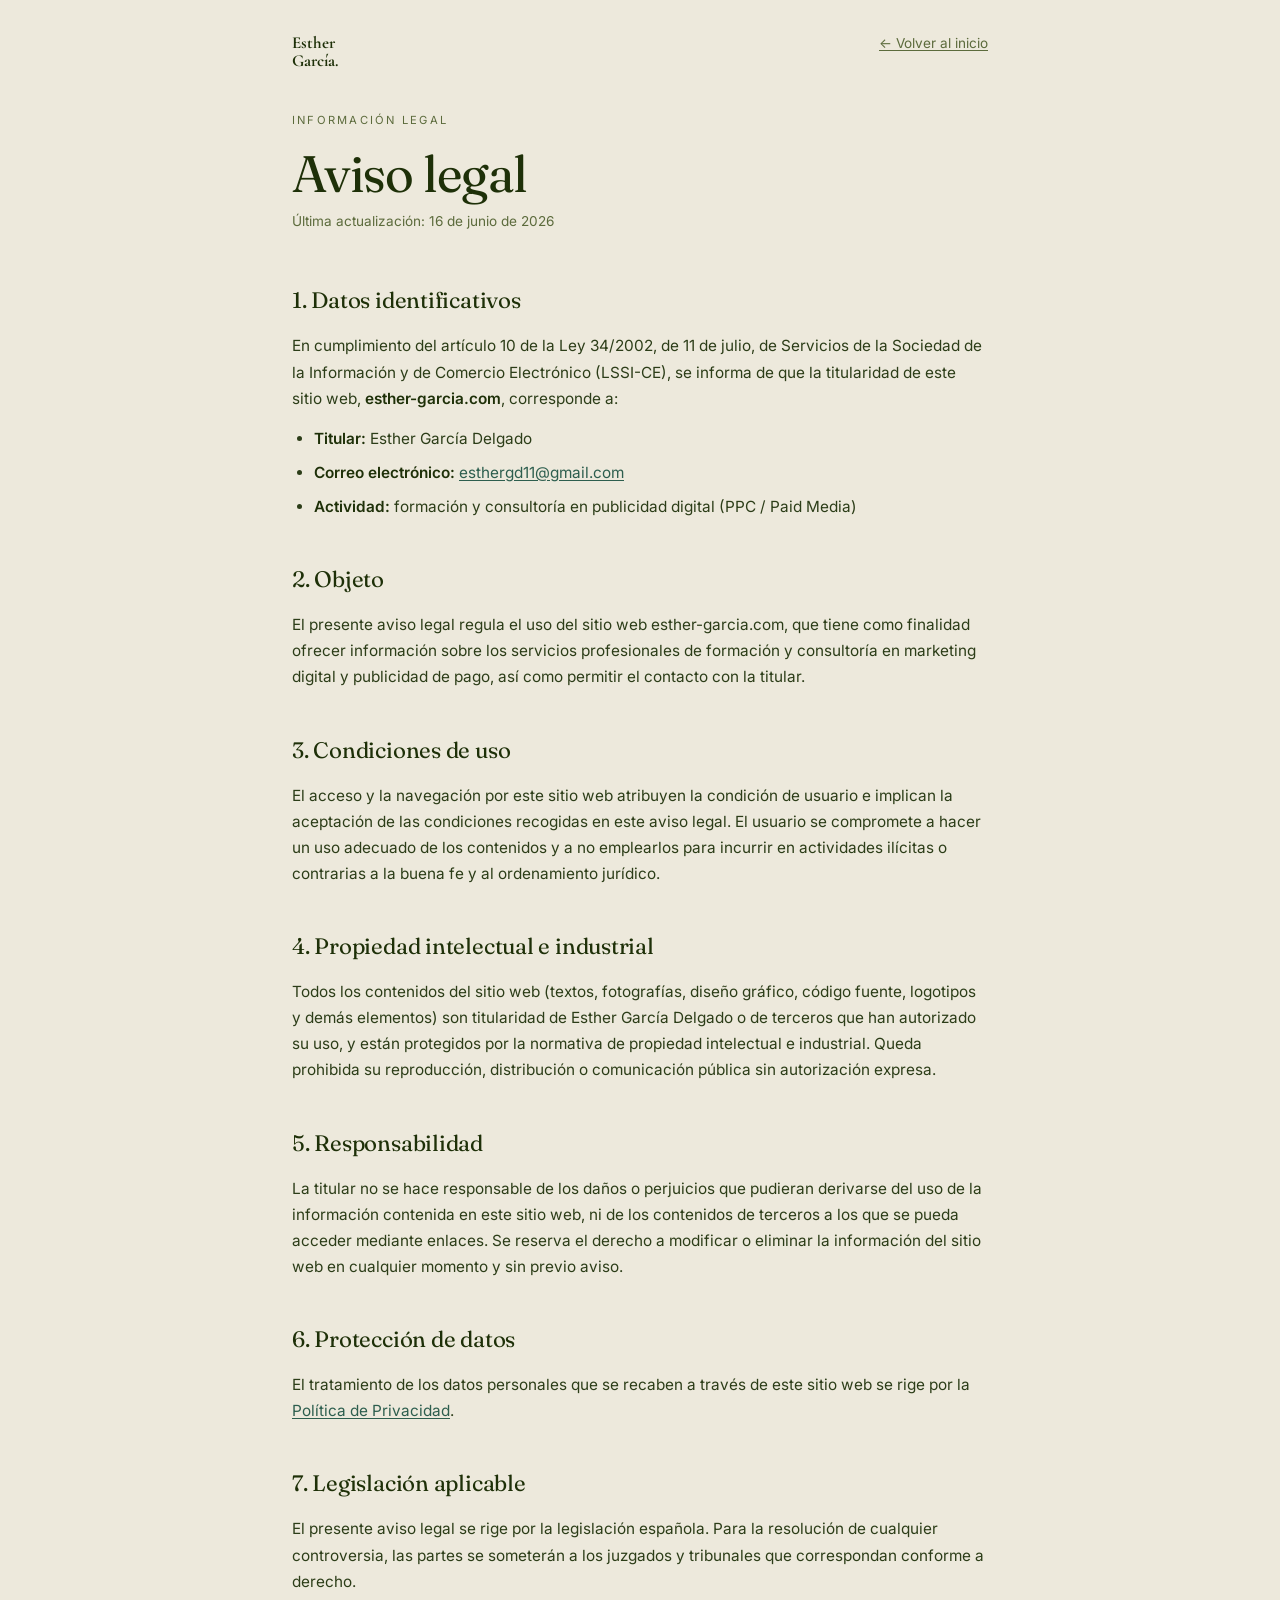
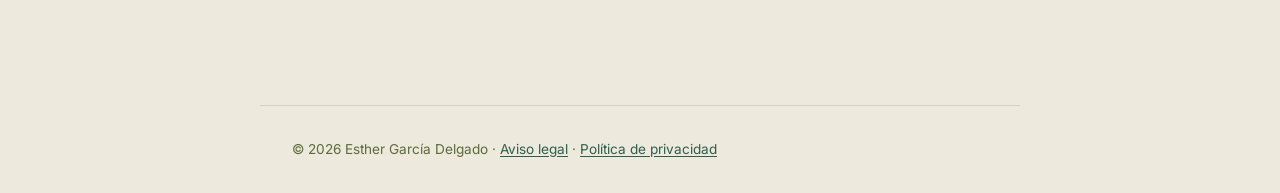
==== public/aviso-legal.html @ 4375d745 "Add SEO/GEO fundamentals, legal pages, accessibility and cleanup - SEO/GEO: Open Graph, Twitter Card" ====
<!DOCTYPE html>
<!--
  AVISO LEGAL — Versión ligera (nombre + email de contacto). Lista para publicar.
-->
<html lang="es">
<head>
    <meta charset="UTF-8">
    <meta name="viewport" content="width=device-width, initial-scale=1.0">
    <title>Aviso legal — Esther García Delgado</title>
    <meta name="robots" content="noindex, follow">
    <meta name="theme-color" content="#EDE9DC">
    <link rel="icon" type="image/svg+xml" href="favicon.svg">
    <link rel="apple-touch-icon" href="apple-touch-icon.png">
    <link rel="preconnect" href="https://fonts.googleapis.com">
    <link rel="preconnect" href="https://fonts.gstatic.com" crossorigin>
    <link href="https://fonts.googleapis.com/css2?family=Cormorant+Garamond:wght@700&family=Fraunces:opsz,wght@9..144,400&family=Inter:wght@400;600&display=swap" rel="stylesheet">
    <link rel="stylesheet" href="css/legal.css">
</head>
<body>
    <nav class="legal-nav">
        <a href="/" class="logo">Esther<br>García.</a>
        <a href="/" class="back">← Volver al inicio</a>
    </nav>

    <main class="legal">
        <div class="legal__label">Información legal</div>
        <h1>Aviso legal</h1>
        <p class="updated">Última actualización: 16 de junio de 2026</p>

        <h2>1. Datos identificativos</h2>
        <p>
            En cumplimiento del artículo 10 de la Ley 34/2002, de 11 de julio, de Servicios de la
            Sociedad de la Información y de Comercio Electrónico (LSSI-CE), se informa de que la
            titularidad de este sitio web, <strong>esther-garcia.com</strong>, corresponde a:
        </p>
        <ul>
            <li><strong>Titular:</strong> Esther García Delgado</li>
            <li><strong>Correo electrónico:</strong> <a href="mailto:esthergd11@gmail.com">esthergd11@gmail.com</a></li>
            <li><strong>Actividad:</strong> formación y consultoría en publicidad digital (PPC / Paid Media)</li>
        </ul>

        <h2>2. Objeto</h2>
        <p>
            El presente aviso legal regula el uso del sitio web esther-garcia.com, que tiene como
            finalidad ofrecer información sobre los servicios profesionales de formación y consultoría
            en marketing digital y publicidad de pago, así como permitir el contacto con la titular.
        </p>

        <h2>3. Condiciones de uso</h2>
        <p>
            El acceso y la navegación por este sitio web atribuyen la condición de usuario e implican la
            aceptación de las condiciones recogidas en este aviso legal. El usuario se compromete a hacer
            un uso adecuado de los contenidos y a no emplearlos para incurrir en actividades ilícitas o
            contrarias a la buena fe y al ordenamiento jurídico.
        </p>

        <h2>4. Propiedad intelectual e industrial</h2>
        <p>
            Todos los contenidos del sitio web (textos, fotografías, diseño gráfico, código fuente,
            logotipos y demás elementos) son titularidad de Esther García Delgado o de terceros que han
            autorizado su uso, y están protegidos por la normativa de propiedad intelectual e industrial.
            Queda prohibida su reproducción, distribución o comunicación pública sin autorización expresa.
        </p>

        <h2>5. Responsabilidad</h2>
        <p>
            La titular no se hace responsable de los daños o perjuicios que pudieran derivarse del uso de
            la información contenida en este sitio web, ni de los contenidos de terceros a los que se pueda
            acceder mediante enlaces. Se reserva el derecho a modificar o eliminar la información del sitio
            web en cualquier momento y sin previo aviso.
        </p>

        <h2>6. Protección de datos</h2>
        <p>
            El tratamiento de los datos personales que se recaben a través de este sitio web se rige por la
            <a href="politica-privacidad.html">Política de Privacidad</a>.
        </p>

        <h2>7. Legislación aplicable</h2>
        <p>
            El presente aviso legal se rige por la legislación española. Para la resolución de cualquier
            controversia, las partes se someterán a los juzgados y tribunales que correspondan conforme a
            derecho.
        </p>
    </main>

    <footer class="legal__foot">
        © <span id="year">2026</span> Esther García Delgado ·
        <a href="aviso-legal.html">Aviso legal</a> ·
        <a href="politica-privacidad.html">Política de privacidad</a>
    </footer>
    <script>document.getElementById('year').textContent = new Date().getFullYear();</script>
</body>
</html>
---- public/css/legal.css ----
/* ============================================================
   ESTHER GARCÍA — Páginas legales (aviso legal / privacidad)
   ============================================================ */
:root{
    --bg:#EDE9DC; --text:#1E3008; --muted:#5C6B3C; --accent:#2D5E4E;
    --border:rgba(30,48,8,0.13);
    --serif:'Fraunces',Georgia,serif; --sans:'Inter',system-ui,sans-serif;
}
*,*::before,*::after{margin:0;padding:0;box-sizing:border-box;}
body{
    font-family:var(--sans); background:var(--bg); color:var(--text);
    line-height:1.7; -webkit-font-smoothing:antialiased;
}
a{color:var(--accent);text-decoration:underline;text-underline-offset:2px;}
a:hover{opacity:0.7;}

.legal-nav{
    max-width:760px; margin:0 auto; padding:32px 32px 0;
    display:flex; justify-content:space-between; align-items:baseline;
}
.legal-nav .logo{
    font-family:'Cormorant Garamond',Georgia,serif; font-weight:700; font-size:1.05rem;
    color:var(--text); text-decoration:none; line-height:1.1;
}
.legal-nav .back{font-size:0.85rem; color:var(--muted);}

.legal{
    max-width:760px; margin:0 auto; padding:40px 32px 96px;
}
.legal__label{
    font-size:0.7rem; text-transform:uppercase; letter-spacing:0.2em;
    color:var(--muted); margin-bottom:16px;
}
.legal h1{
    font-family:var(--serif); font-weight:400; font-size:clamp(2.2rem,5vw,3.2rem);
    line-height:1.1; letter-spacing:-0.02em; margin-bottom:8px;
}
.legal .updated{font-size:0.85rem; color:var(--muted); margin-bottom:48px;}
.legal h2{
    font-family:var(--serif); font-weight:400; font-size:1.4rem;
    margin:40px 0 14px; letter-spacing:-0.01em;
}
.legal p, .legal li{font-size:0.96rem; color:#2c3d18; margin-bottom:14px;}
.legal ul{padding-left:22px; margin-bottom:14px;}
.legal li{margin-bottom:8px;}
.legal strong{color:var(--text); font-weight:600;}

/* Placeholder visible para datos pendientes de completar */
.todo{
    background:#fbe9c8; color:#7a5200; border:1px dashed #c89b3c;
    padding:1px 7px; border-radius:4px; font-weight:600; font-size:0.85em;
    white-space:nowrap;
}

.legal__foot{
    max-width:760px; margin:0 auto; padding:32px; border-top:1px solid var(--border);
    font-size:0.85rem; color:var(--muted);
}
.legal__foot a{color:var(--accent);}
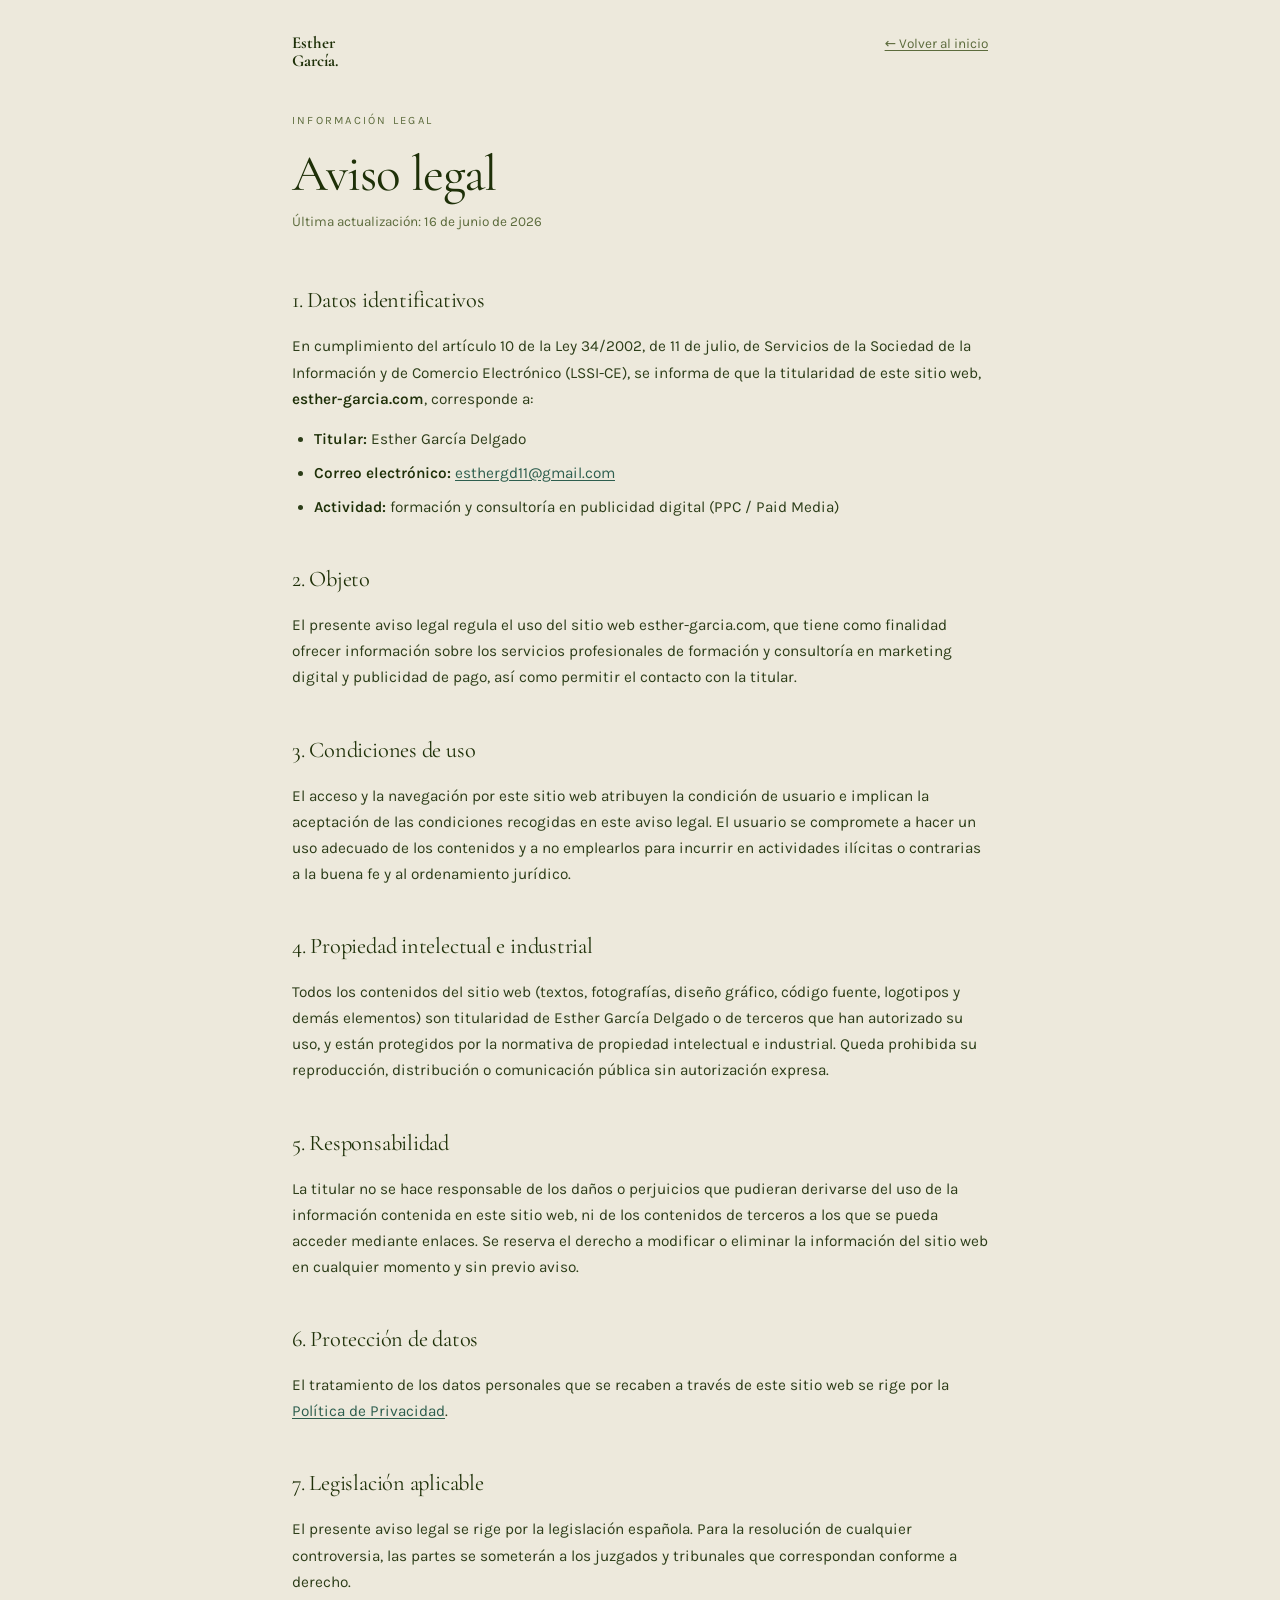
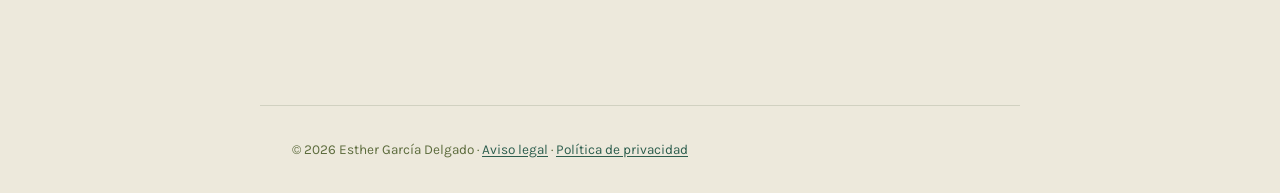
==== commit fa1e48d2: "Reduce AI-template look, add brand logos and testimonials - Remove AI tells: background orbs, glassm" ====
--- a/public/aviso-legal.html
+++ b/public/aviso-legal.html
@@ -13,7 +13,7 @@
     <link rel="apple-touch-icon" href="apple-touch-icon.png">
     <link rel="preconnect" href="https://fonts.googleapis.com">
     <link rel="preconnect" href="https://fonts.gstatic.com" crossorigin>
-    <link href="https://fonts.googleapis.com/css2?family=Cormorant+Garamond:wght@700&family=Fraunces:opsz,wght@9..144,400&family=Inter:wght@400;600&display=swap" rel="stylesheet">
+    <link href="https://fonts.googleapis.com/css2?family=Cormorant+Garamond:wght@400;600;700&family=Karla:wght@400;600&display=swap" rel="stylesheet">
     <link rel="stylesheet" href="css/legal.css">
 </head>
 <body>
--- a/public/css/legal.css
+++ b/public/css/legal.css
@@ -4,7 +4,7 @@
 :root{
     --bg:#EDE9DC; --text:#1E3008; --muted:#5C6B3C; --accent:#2D5E4E;
     --border:rgba(30,48,8,0.13);
-    --serif:'Fraunces',Georgia,serif; --sans:'Inter',system-ui,sans-serif;
+    --serif:'Cormorant Garamond',Georgia,serif; --sans:'Karla',system-ui,sans-serif;
 }
 *,*::before,*::after{margin:0;padding:0;box-sizing:border-box;}
 body{
